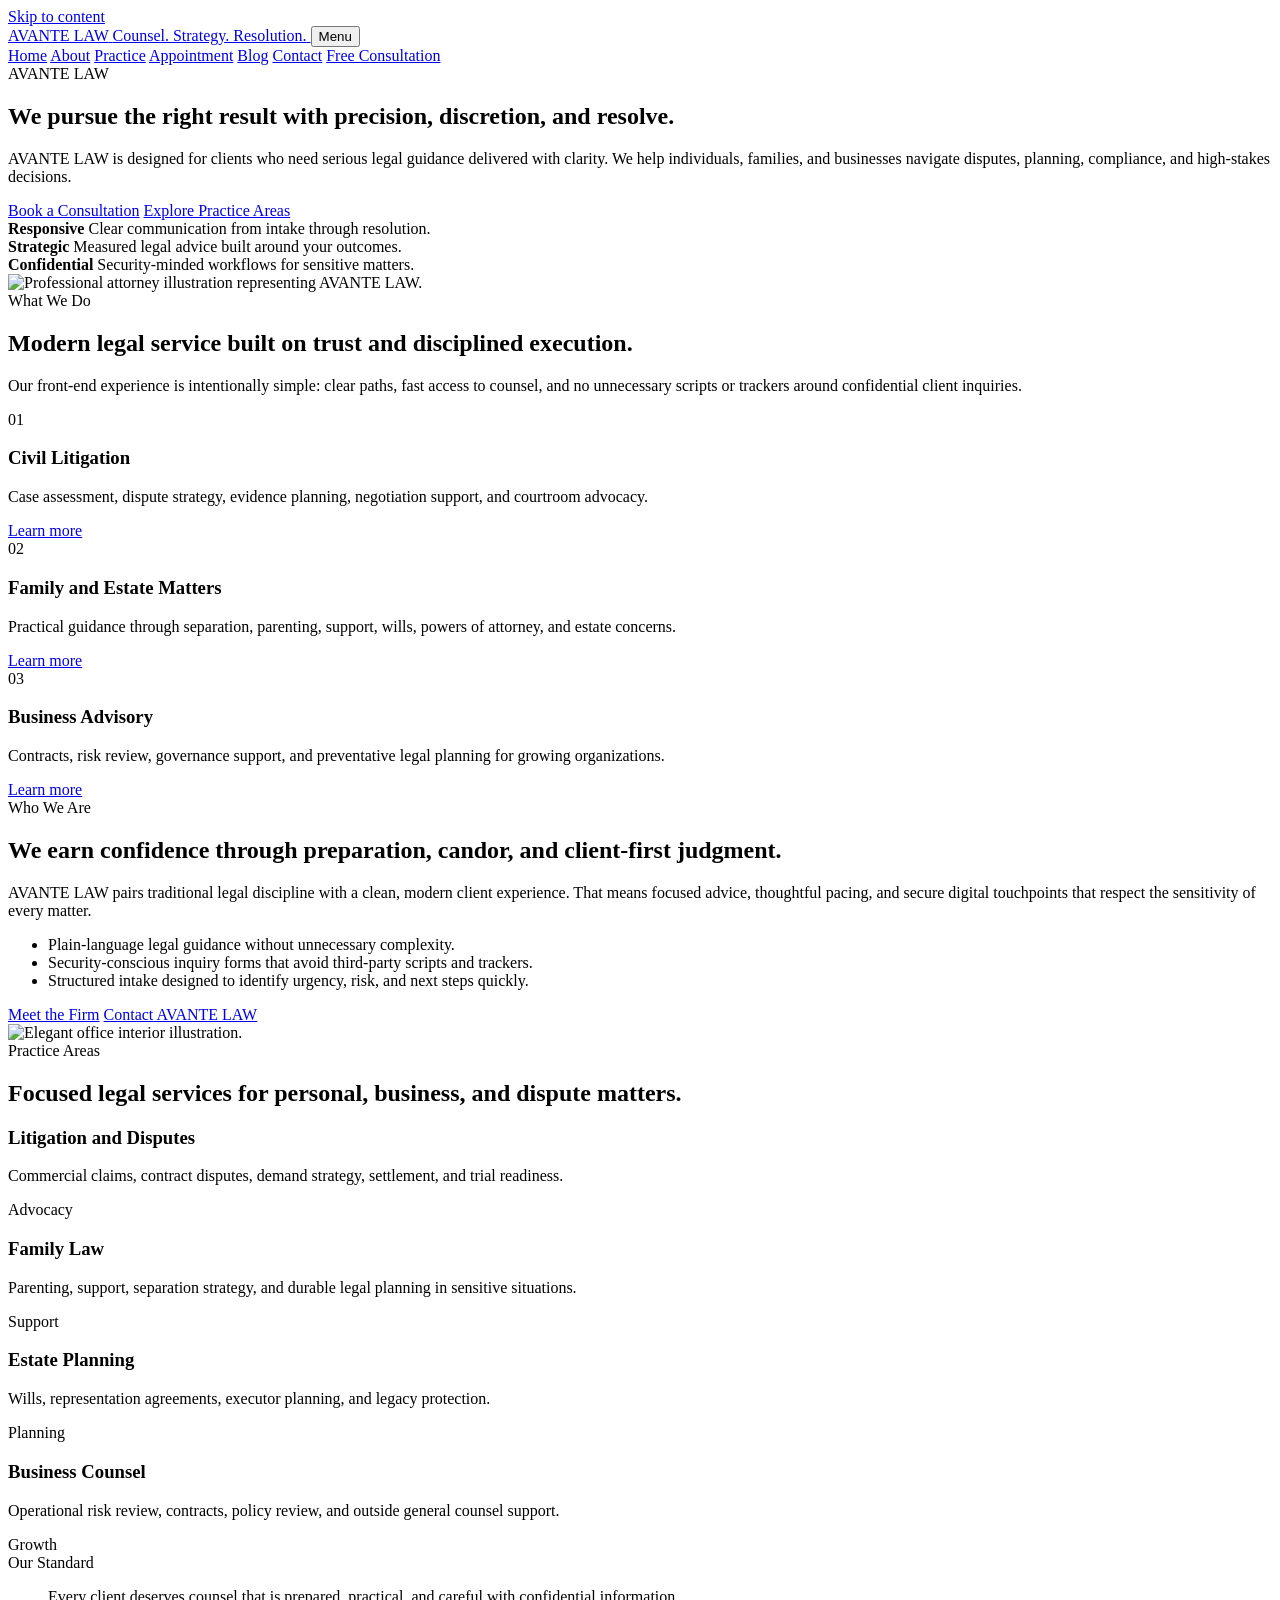
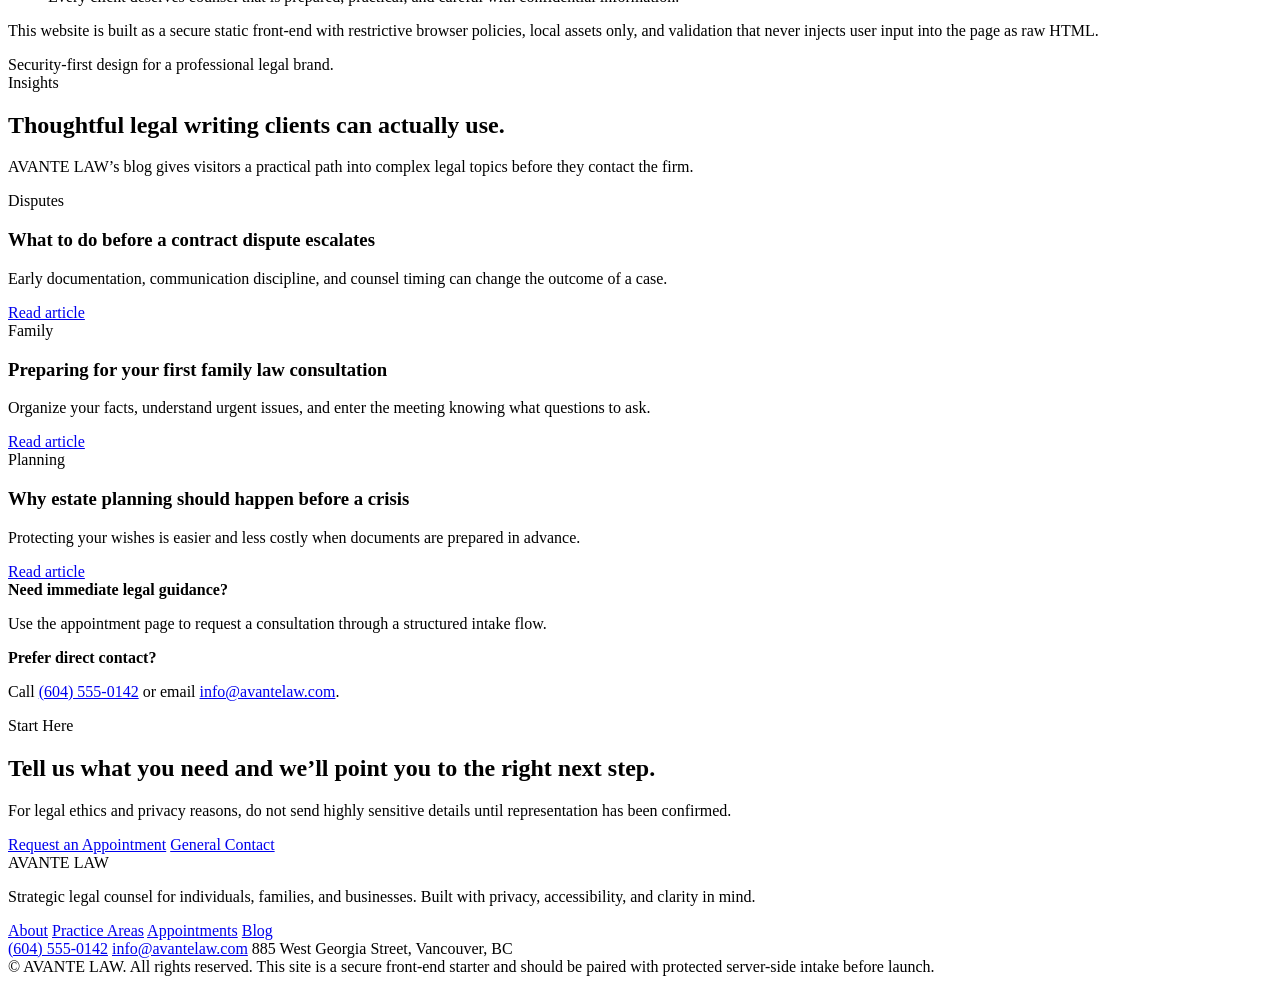
==== index.html @ a900b28c "Add files via upload" ====
<!DOCTYPE html>
<html lang="en">
  <head>
    <meta charset="UTF-8">
    <meta name="viewport" content="width=device-width, initial-scale=1.0">
    <meta
      http-equiv="Content-Security-Policy"
      content="default-src 'self'; img-src 'self'; style-src 'self'; script-src 'self'; connect-src 'none'; object-src 'none'; base-uri 'self'; form-action 'self'; frame-ancestors 'none'; upgrade-insecure-requests; block-all-mixed-content"
    >
    <meta http-equiv="Referrer-Policy" content="strict-origin-when-cross-origin">
    <meta http-equiv="X-Content-Type-Options" content="nosniff">
    <meta name="description" content="AVANTE LAW provides strategic, discreet legal counsel for individuals, families, and businesses.">
    <title>AVANTE LAW | Trusted Legal Counsel</title>
    <link rel="stylesheet" href="assets/css/styles.css">
    <script src="assets/js/site.js" defer></script>
  </head>
  <body>
    <a class="skip-link" href="#main-content">Skip to content</a>
    <div class="site-shell">
      <header class="topbar">
        <a class="brand" href="index.html" aria-label="AVANTE LAW home">
          <span class="brand-mark">AVANTE LAW</span>
          <span class="brand-text">Counsel. Strategy. Resolution.</span>
        </a>
        <button class="menu-toggle" type="button" data-menu-toggle aria-expanded="false" aria-controls="site-nav">
          Menu
        </button>
        <nav class="nav" id="site-nav" data-nav aria-label="Primary">
          <a href="index.html" aria-current="page">Home</a>
          <a href="about.html">About</a>
          <a href="practice.html">Practice</a>
          <a href="appointment.html">Appointment</a>
          <a href="blog.html">Blog</a>
          <a href="contact.html">Contact</a>
          <a class="nav-cta" href="appointment.html">Free Consultation</a>
        </nav>
      </header>

      <main id="main-content">
        <section class="page-hero">
          <div class="hero-grid">
            <div class="hero-copy">
              <span class="eyebrow">AVANTE LAW</span>
              <h1>We pursue the right result with precision, discretion, and resolve.</h1>
              <p>
                AVANTE LAW is designed for clients who need serious legal guidance delivered with clarity. We help
                individuals, families, and businesses navigate disputes, planning, compliance, and high-stakes decisions.
              </p>
              <div class="hero-actions">
                <a class="button" href="appointment.html">Book a Consultation</a>
                <a class="button-secondary" href="practice.html">Explore Practice Areas</a>
              </div>
              <div class="metrics" aria-label="Firm highlights">
                <div class="metric">
                  <strong>Responsive</strong>
                  <span>Clear communication from intake through resolution.</span>
                </div>
                <div class="metric">
                  <strong>Strategic</strong>
                  <span>Measured legal advice built around your outcomes.</span>
                </div>
                <div class="metric">
                  <strong>Confidential</strong>
                  <span>Security-minded workflows for sensitive matters.</span>
                </div>
              </div>
            </div>
            <div class="hero-visual">
              <img src="assets/images/hero-portrait.svg" alt="Professional attorney illustration representing AVANTE LAW.">
            </div>
          </div>
        </section>

        <section class="page-section">
          <div class="section-heading">
            <div>
              <span class="eyebrow">What We Do</span>
              <h2>Modern legal service built on trust and disciplined execution.</h2>
            </div>
            <p>
              Our front-end experience is intentionally simple: clear paths, fast access to counsel, and no unnecessary
              scripts or trackers around confidential client inquiries.
            </p>
          </div>
          <div class="cards-grid">
            <article class="feature-card">
              <span class="index">01</span>
              <h3>Civil Litigation</h3>
              <p>Case assessment, dispute strategy, evidence planning, negotiation support, and courtroom advocacy.</p>
              <a class="feature-link" href="practice.html">Learn more</a>
            </article>
            <article class="feature-card">
              <span class="index">02</span>
              <h3>Family and Estate Matters</h3>
              <p>Practical guidance through separation, parenting, support, wills, powers of attorney, and estate concerns.</p>
              <a class="feature-link" href="practice.html">Learn more</a>
            </article>
            <article class="feature-card">
              <span class="index">03</span>
              <h3>Business Advisory</h3>
              <p>Contracts, risk review, governance support, and preventative legal planning for growing organizations.</p>
              <a class="feature-link" href="practice.html">Learn more</a>
            </article>
          </div>
        </section>

        <div class="divider"></div>

        <section class="page-section">
          <div class="two-column">
            <div class="stack">
              <span class="eyebrow">Who We Are</span>
              <h2>We earn confidence through preparation, candor, and client-first judgment.</h2>
              <p>
                AVANTE LAW pairs traditional legal discipline with a clean, modern client experience. That means focused
                advice, thoughtful pacing, and secure digital touchpoints that respect the sensitivity of every matter.
              </p>
              <ul class="list">
                <li>Plain-language legal guidance without unnecessary complexity.</li>
                <li>Security-conscious inquiry forms that avoid third-party scripts and trackers.</li>
                <li>Structured intake designed to identify urgency, risk, and next steps quickly.</li>
              </ul>
              <div class="inline-actions">
                <a class="button" href="about.html">Meet the Firm</a>
                <a class="button-secondary" href="contact.html">Contact AVANTE LAW</a>
              </div>
            </div>
            <div class="image-card">
              <img src="assets/images/office-detail.svg" alt="Elegant office interior illustration.">
            </div>
          </div>
        </section>

        <section class="page-section">
          <div class="practice-layout">
            <div>
              <span class="eyebrow">Practice Areas</span>
              <h2>Focused legal services for personal, business, and dispute matters.</h2>
              <div class="practice-group">
                <div class="practice-item">
                  <div>
                    <h3>Litigation and Disputes</h3>
                    <p>Commercial claims, contract disputes, demand strategy, settlement, and trial readiness.</p>
                  </div>
                  <span class="badge">Advocacy</span>
                </div>
                <div class="practice-item">
                  <div>
                    <h3>Family Law</h3>
                    <p>Parenting, support, separation strategy, and durable legal planning in sensitive situations.</p>
                  </div>
                  <span class="badge">Support</span>
                </div>
                <div class="practice-item">
                  <div>
                    <h3>Estate Planning</h3>
                    <p>Wills, representation agreements, executor planning, and legacy protection.</p>
                  </div>
                  <span class="badge">Planning</span>
                </div>
                <div class="practice-item">
                  <div>
                    <h3>Business Counsel</h3>
                    <p>Operational risk review, contracts, policy review, and outside general counsel support.</p>
                  </div>
                  <span class="badge">Growth</span>
                </div>
              </div>
            </div>
            <aside class="quote-card">
              <span class="eyebrow">Our Standard</span>
              <blockquote>
                Every client deserves counsel that is prepared, practical, and careful with confidential information.
              </blockquote>
              <p>
                This website is built as a secure static front-end with restrictive browser policies, local assets only,
                and validation that never injects user input into the page as raw HTML.
              </p>
              <div class="quote-meta">Security-first design for a professional legal brand.</div>
            </aside>
          </div>
        </section>

        <section class="page-section">
          <div class="section-heading">
            <div>
              <span class="eyebrow">Insights</span>
              <h2>Thoughtful legal writing clients can actually use.</h2>
            </div>
            <p>AVANTE LAW’s blog gives visitors a practical path into complex legal topics before they contact the firm.</p>
          </div>
          <div class="cards-grid">
            <article class="article-card">
              <span class="badge">Disputes</span>
              <h3>What to do before a contract dispute escalates</h3>
              <p>Early documentation, communication discipline, and counsel timing can change the outcome of a case.</p>
              <a class="text-link" href="blog.html">Read article</a>
            </article>
            <article class="article-card">
              <span class="badge">Family</span>
              <h3>Preparing for your first family law consultation</h3>
              <p>Organize your facts, understand urgent issues, and enter the meeting knowing what questions to ask.</p>
              <a class="text-link" href="blog.html">Read article</a>
            </article>
            <article class="article-card">
              <span class="badge">Planning</span>
              <h3>Why estate planning should happen before a crisis</h3>
              <p>Protecting your wishes is easier and less costly when documents are prepared in advance.</p>
              <a class="text-link" href="blog.html">Read article</a>
            </article>
          </div>
        </section>

        <section class="page-section">
          <div class="contact-grid">
            <div class="info-stack">
              <div class="info-card">
                <strong>Need immediate legal guidance?</strong>
                <p>Use the appointment page to request a consultation through a structured intake flow.</p>
              </div>
              <div class="info-card">
                <strong>Prefer direct contact?</strong>
                <p>Call <a href="tel:+16045550142">(604) 555-0142</a> or email <a href="mailto:info@avantelaw.com">info@avantelaw.com</a>.</p>
              </div>
            </div>
            <div class="form-card">
              <span class="eyebrow">Start Here</span>
              <h2>Tell us what you need and we’ll point you to the right next step.</h2>
              <p class="page-intro">
                For legal ethics and privacy reasons, do not send highly sensitive details until representation has been confirmed.
              </p>
              <div class="hero-actions">
                <a class="button" href="appointment.html">Request an Appointment</a>
                <a class="button-secondary" href="contact.html">General Contact</a>
              </div>
            </div>
          </div>
        </section>
      </main>

      <footer class="site-footer">
        <div class="footer-grid">
          <div>
            <div class="brand-mark">AVANTE LAW</div>
            <p>
              Strategic legal counsel for individuals, families, and businesses. Built with privacy, accessibility, and
              clarity in mind.
            </p>
          </div>
          <div class="footer-links">
            <a href="about.html">About</a>
            <a href="practice.html">Practice Areas</a>
            <a href="appointment.html">Appointments</a>
            <a href="blog.html">Blog</a>
          </div>
          <div class="footer-contact">
            <a href="tel:+16045550142">(604) 555-0142</a>
            <a href="mailto:info@avantelaw.com">info@avantelaw.com</a>
            <span>885 West Georgia Street, Vancouver, BC</span>
          </div>
        </div>
        <div class="footer-meta">
          <span>&copy; <span data-year></span> AVANTE LAW. All rights reserved.</span>
          <span>This site is a secure front-end starter and should be paired with protected server-side intake before launch.</span>
        </div>
      </footer>
    </div>
  </body>
</html>
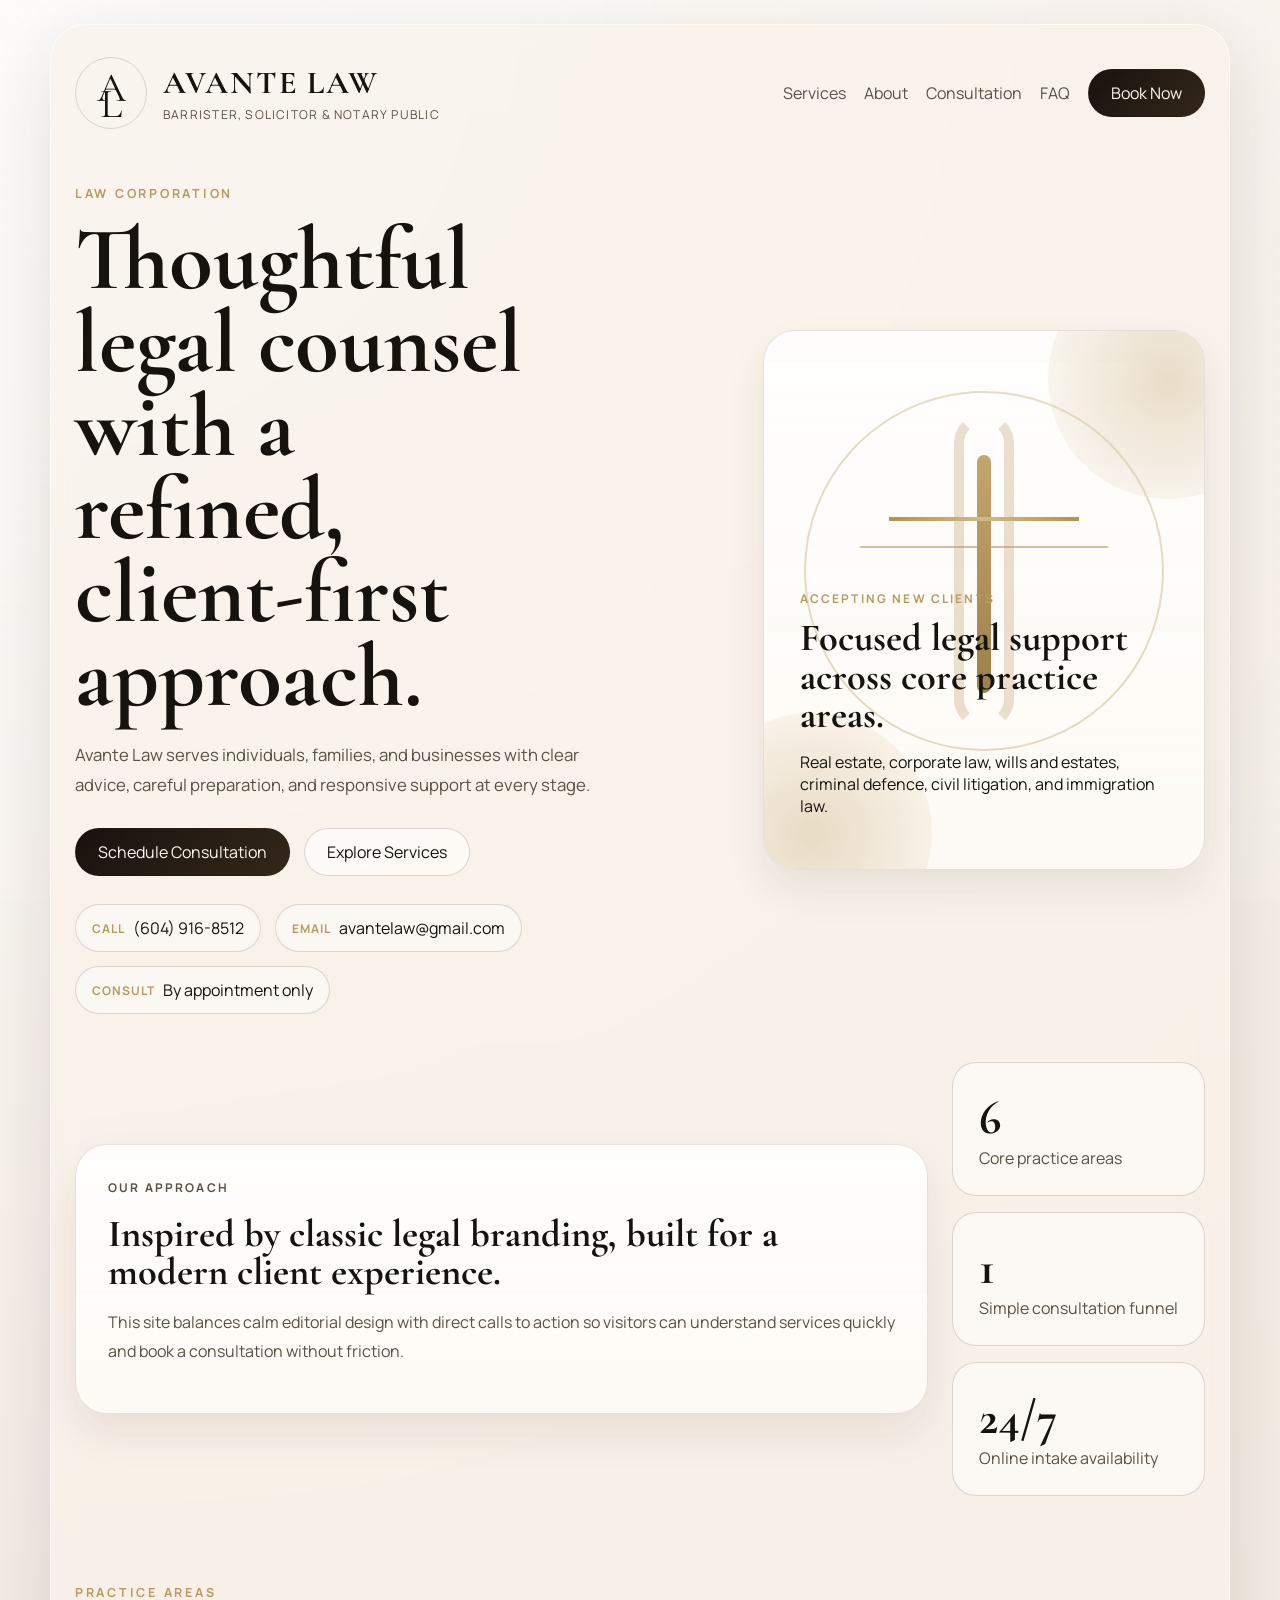
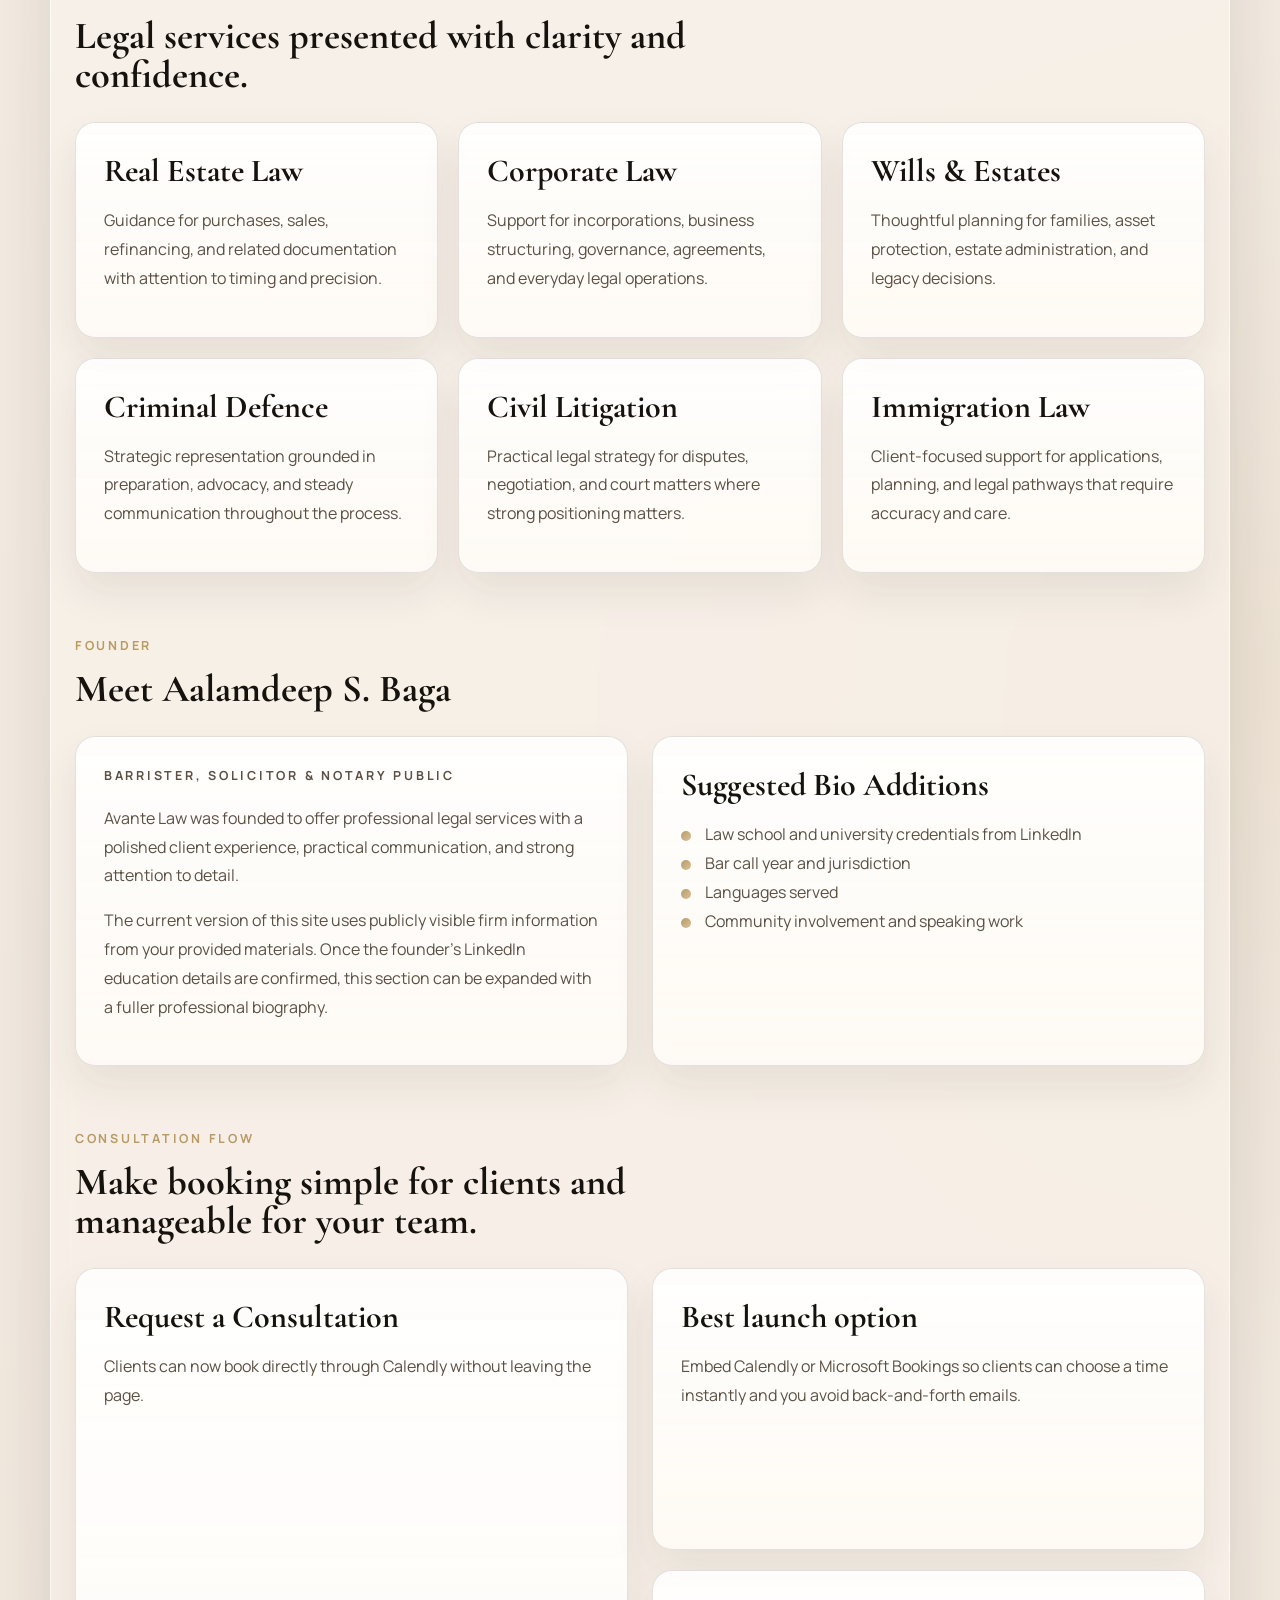
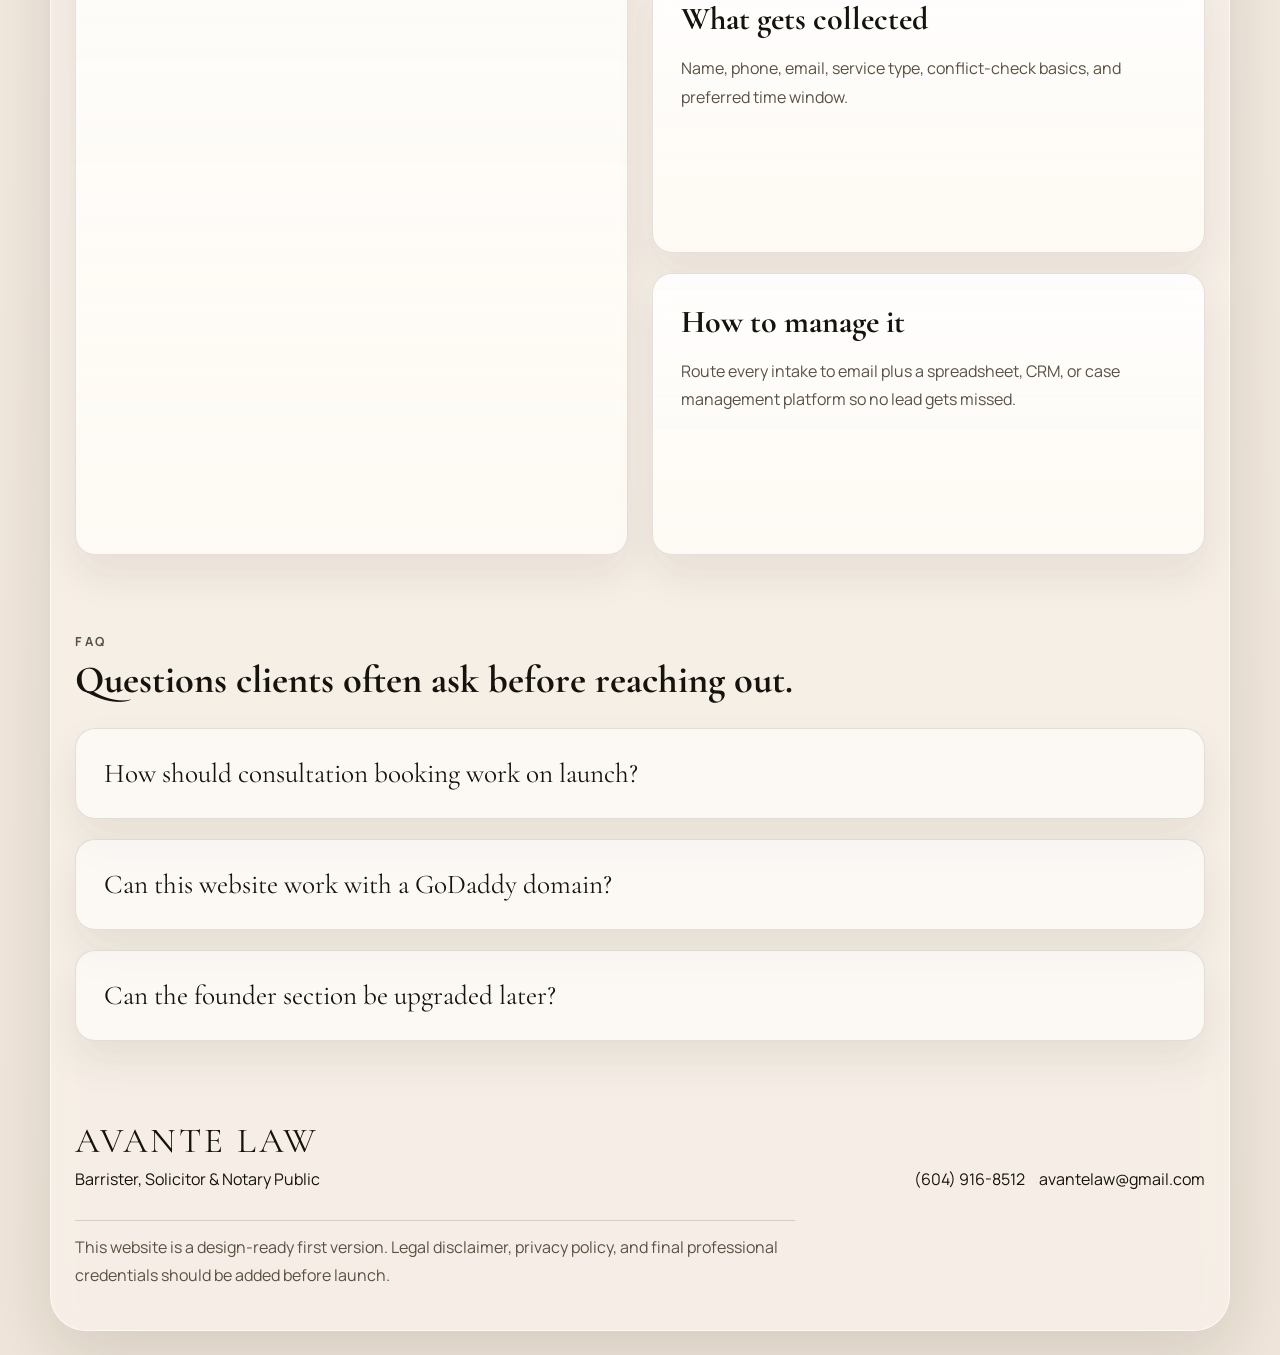
==== commit 27a98039: "Add files via upload" ====
--- a/index.html
+++ b/index.html
@@ -1,269 +1,405 @@
 <!DOCTYPE html>
-<html lang="en">
+<html lang="en-CA">
   <head>
-    <meta charset="UTF-8">
-    <meta name="viewport" content="width=device-width, initial-scale=1.0">
-    <meta
-      http-equiv="Content-Security-Policy"
-      content="default-src 'self'; img-src 'self'; style-src 'self'; script-src 'self'; connect-src 'none'; object-src 'none'; base-uri 'self'; form-action 'self'; frame-ancestors 'none'; upgrade-insecure-requests; block-all-mixed-content"
-    >
-    <meta http-equiv="Referrer-Policy" content="strict-origin-when-cross-origin">
-    <meta http-equiv="X-Content-Type-Options" content="nosniff">
-    <meta name="description" content="AVANTE LAW provides strategic, discreet legal counsel for individuals, families, and businesses.">
-    <title>AVANTE LAW | Trusted Legal Counsel</title>
-    <link rel="stylesheet" href="assets/css/styles.css">
-    <script src="assets/js/site.js" defer></script>
+    <meta charset="UTF-8" />
+    <meta name="viewport" content="width=device-width, initial-scale=1.0" />
+    <title>
+      Avante Law | Barrister, Solicitor, Notary Public &amp; Legal Services
+    </title>
+    <meta
+      name="description"
+      content="Avante Law is a Surrey, BC law firm providing legal services in real estate law, corporate law, wills and estates, criminal defence, civil litigation, and immigration law. Book a consultation online."
+    />
+    <meta
+      name="keywords"
+      content="Avante Law, Surrey law firm, Surrey lawyer, Surrey BC lawyer, barrister, solicitor, notary public, real estate law, corporate law, wills and estates, criminal defence, civil litigation, immigration law"
+    />
+    <meta name="author" content="Avante Law" />
+    <meta name="robots" content="index, follow, max-image-preview:large" />
+    <meta name="format-detection" content="telephone=yes" />
+    <meta name="theme-color" content="#f3ece4" />
+    <link rel="canonical" href="https://avantelaw.ca/" />
+    <meta
+      property="og:title"
+      content="Avante Law | Barrister, Solicitor, Notary Public &amp; Legal Services"
+    />
+    <meta
+      property="og:description"
+      content="Professional legal services in Surrey, BC with online consultation booking for real estate, corporate, wills and estates, criminal defence, civil litigation, and immigration law."
+    />
+    <meta property="og:type" content="website" />
+    <meta property="og:locale" content="en_CA" />
+    <meta property="og:url" content="https://avantelaw.ca/" />
+    <meta property="og:site_name" content="Avante Law" />
+    <meta name="twitter:card" content="summary_large_image" />
+    <meta
+      name="twitter:title"
+      content="Avante Law | Barrister, Solicitor, Notary Public &amp; Legal Services"
+    />
+    <meta
+      name="twitter:description"
+      content="Professional legal services in Surrey, BC with online consultation booking through Avante Law."
+    />
+    <link rel="preconnect" href="https://fonts.googleapis.com" />
+    <link rel="preconnect" href="https://fonts.gstatic.com" crossorigin />
+    <link
+      href="https://fonts.googleapis.com/css2?family=Cormorant+Garamond:wght@400;500;600;700&family=Manrope:wght@400;500;600;700&display=swap"
+      rel="stylesheet"
+    />
+    <link rel="stylesheet" href="styles.css" />
+    <script type="application/ld+json">
+      {
+        "@context": "https://schema.org",
+        "@type": "LegalService",
+        "name": "Avante Law",
+        "url": "https://avantelaw.ca/",
+        "telephone": "+1-604-916-8512",
+        "email": "avantelaw@gmail.com",
+        "description": "Avante Law is a Surrey, British Columbia law firm providing legal services in real estate law, corporate law, wills and estates, criminal defence, civil litigation, and immigration law.",
+        "founder": {
+          "@type": "Person",
+          "name": "Aalamdeep S. Baga"
+        },
+        "address": {
+          "@type": "PostalAddress",
+          "addressLocality": "Surrey",
+          "addressRegion": "BC",
+          "addressCountry": "CA"
+        },
+        "areaServed": [
+          {
+            "@type": "City",
+            "name": "Surrey"
+          },
+          {
+            "@type": "State",
+            "name": "British Columbia"
+          },
+          "Canada"
+        ],
+        "availableLanguage": "English",
+        "serviceType": [
+          "Real Estate Law",
+          "Corporate Law",
+          "Wills and Estates",
+          "Criminal Defence",
+          "Civil Litigation",
+          "Immigration Law",
+          "Notary Public"
+        ]
+      }
+    </script>
+    <script type="application/ld+json">
+      {
+        "@context": "https://schema.org",
+        "@type": "FAQPage",
+        "mainEntity": [
+          {
+            "@type": "Question",
+            "name": "How should consultation booking work on launch?",
+            "acceptedAnswer": {
+              "@type": "Answer",
+              "text": "The fastest reliable setup is an embedded booking tool connected to your calendar, with a short intake form for matter details."
+            }
+          },
+          {
+            "@type": "Question",
+            "name": "Can this website work with a GoDaddy domain?",
+            "acceptedAnswer": {
+              "@type": "Answer",
+              "text": "Yes. You can upload these files to GoDaddy hosting directly or point your GoDaddy DNS to a static host such as Netlify or Vercel."
+            }
+          },
+          {
+            "@type": "Question",
+            "name": "Can the founder section be upgraded later?",
+            "acceptedAnswer": {
+              "@type": "Answer",
+              "text": "Yes. Once education and credential details are confirmed, the biography section can be updated in minutes."
+            }
+          }
+        ]
+      }
+    </script>
   </head>
   <body>
-    <a class="skip-link" href="#main-content">Skip to content</a>
-    <div class="site-shell">
-      <header class="topbar">
-        <a class="brand" href="index.html" aria-label="AVANTE LAW home">
-          <span class="brand-mark">AVANTE LAW</span>
-          <span class="brand-text">Counsel. Strategy. Resolution.</span>
+    <div class="page-shell">
+      <header class="site-header">
+        <a class="brand" href="#top" aria-label="Avante Law home">
+          <span class="brand-monogram" aria-hidden="true">
+            <span>A</span>
+            <span>L</span>
+          </span>
+          <span class="brand-copy">
+            <strong>Avante Law</strong>
+            <span>Barrister, Solicitor &amp; Notary Public</span>
+          </span>
         </a>
-        <button class="menu-toggle" type="button" data-menu-toggle aria-expanded="false" aria-controls="site-nav">
-          Menu
-        </button>
-        <nav class="nav" id="site-nav" data-nav aria-label="Primary">
-          <a href="index.html" aria-current="page">Home</a>
-          <a href="about.html">About</a>
-          <a href="practice.html">Practice</a>
-          <a href="appointment.html">Appointment</a>
-          <a href="blog.html">Blog</a>
-          <a href="contact.html">Contact</a>
-          <a class="nav-cta" href="appointment.html">Free Consultation</a>
+
+        <nav class="site-nav" aria-label="Primary navigation">
+          <a href="#services">Services</a>
+          <a href="#about">About</a>
+          <a href="#consultation">Consultation</a>
+          <a href="#faq">FAQ</a>
+          <a class="nav-cta" href="#book">Book Now</a>
         </nav>
       </header>
 
-      <main id="main-content">
-        <section class="page-hero">
-          <div class="hero-grid">
-            <div class="hero-copy">
-              <span class="eyebrow">AVANTE LAW</span>
-              <h1>We pursue the right result with precision, discretion, and resolve.</h1>
-              <p>
-                AVANTE LAW is designed for clients who need serious legal guidance delivered with clarity. We help
-                individuals, families, and businesses navigate disputes, planning, compliance, and high-stakes decisions.
-              </p>
-              <div class="hero-actions">
-                <a class="button" href="appointment.html">Book a Consultation</a>
-                <a class="button-secondary" href="practice.html">Explore Practice Areas</a>
-              </div>
-              <div class="metrics" aria-label="Firm highlights">
-                <div class="metric">
-                  <strong>Responsive</strong>
-                  <span>Clear communication from intake through resolution.</span>
-                </div>
-                <div class="metric">
-                  <strong>Strategic</strong>
-                  <span>Measured legal advice built around your outcomes.</span>
-                </div>
-                <div class="metric">
-                  <strong>Confidential</strong>
-                  <span>Security-minded workflows for sensitive matters.</span>
-                </div>
-              </div>
+      <main id="top">
+        <section class="hero">
+          <div class="hero-copy">
+            <p class="eyebrow">Law Corporation</p>
+            <h1>
+              Thoughtful legal counsel with a refined, client-first approach.
+            </h1>
+            <p class="hero-text">
+              Avante Law serves individuals, families, and businesses with clear
+              advice, careful preparation, and responsive support at every
+              stage.
+            </p>
+
+            <div class="hero-actions">
+              <a class="button button-dark" href="#book">Schedule Consultation</a>
+              <a class="button button-light" href="#services">Explore Services</a>
             </div>
-            <div class="hero-visual">
-              <img src="assets/images/hero-portrait.svg" alt="Professional attorney illustration representing AVANTE LAW.">
+
+            <ul class="hero-details" aria-label="Key contact details">
+              <li><span>Call</span> <a href="tel:+16049168512">(604) 916-8512</a></li>
+              <li>
+                <span>Email</span>
+                <a href="mailto:avantelaw@gmail.com">avantelaw@gmail.com</a>
+              </li>
+              <li><span>Consult</span> By appointment only</li>
+            </ul>
+          </div>
+
+          <div class="hero-card">
+            <div class="crest" aria-hidden="true">
+              <div class="crest-ring"></div>
+              <div class="crest-scales"></div>
             </div>
-          </div>
-        </section>
-
-        <section class="page-section">
+            <div class="hero-card-copy">
+              <p>Accepting New Clients</p>
+              <h2>Focused legal support across core practice areas.</h2>
+              <p>
+                Real estate, corporate law, wills and estates, criminal
+                defence, civil litigation, and immigration law.
+              </p>
+            </div>
+          </div>
+        </section>
+
+        <section class="overview">
+          <div class="overview-card">
+            <p class="overview-label">Our Approach</p>
+            <h2>
+              Inspired by classic legal branding, built for a modern client
+              experience.
+            </h2>
+            <p>
+              This site balances calm editorial design with direct calls to
+              action so visitors can understand services quickly and book a
+              consultation without friction.
+            </p>
+          </div>
+          <div class="overview-stats">
+            <article>
+              <strong>6</strong>
+              <span>Core practice areas</span>
+            </article>
+            <article>
+              <strong>1</strong>
+              <span>Simple consultation funnel</span>
+            </article>
+            <article>
+              <strong>24/7</strong>
+              <span>Online intake availability</span>
+            </article>
+          </div>
+        </section>
+
+        <section class="services section" id="services">
           <div class="section-heading">
-            <div>
-              <span class="eyebrow">What We Do</span>
-              <h2>Modern legal service built on trust and disciplined execution.</h2>
+            <p class="eyebrow">Practice Areas</p>
+            <h2>Legal services presented with clarity and confidence.</h2>
+          </div>
+
+          <div class="service-grid">
+            <article class="service-card">
+              <h3>Real Estate Law</h3>
+              <p>
+                Guidance for purchases, sales, refinancing, and related
+                documentation with attention to timing and precision.
+              </p>
+            </article>
+            <article class="service-card">
+              <h3>Corporate Law</h3>
+              <p>
+                Support for incorporations, business structuring, governance,
+                agreements, and everyday legal operations.
+              </p>
+            </article>
+            <article class="service-card">
+              <h3>Wills &amp; Estates</h3>
+              <p>
+                Thoughtful planning for families, asset protection, estate
+                administration, and legacy decisions.
+              </p>
+            </article>
+            <article class="service-card">
+              <h3>Criminal Defence</h3>
+              <p>
+                Strategic representation grounded in preparation, advocacy, and
+                steady communication throughout the process.
+              </p>
+            </article>
+            <article class="service-card">
+              <h3>Civil Litigation</h3>
+              <p>
+                Practical legal strategy for disputes, negotiation, and court
+                matters where strong positioning matters.
+              </p>
+            </article>
+            <article class="service-card">
+              <h3>Immigration Law</h3>
+              <p>
+                Client-focused support for applications, planning, and legal
+                pathways that require accuracy and care.
+              </p>
+            </article>
+          </div>
+        </section>
+
+        <section class="about section" id="about">
+          <div class="section-heading">
+            <p class="eyebrow">Founder</p>
+            <h2>Meet Aalamdeep S. Baga</h2>
+          </div>
+
+          <div class="about-layout">
+            <article class="profile-panel">
+              <p class="profile-role">Barrister, Solicitor &amp; Notary Public</p>
+              <p>
+                Avante Law was founded to offer professional legal services with
+                a polished client experience, practical communication, and
+                strong attention to detail.
+              </p>
+              <p>
+                The current version of this site uses publicly visible firm
+                information from your provided materials. Once the founder's
+                LinkedIn education details are confirmed, this section can be
+                expanded with a fuller professional biography.
+              </p>
+            </article>
+
+            <aside class="credential-panel">
+              <h3>Suggested Bio Additions</h3>
+              <ul>
+                <li>Law school and university credentials from LinkedIn</li>
+                <li>Bar call year and jurisdiction</li>
+                <li>Languages served</li>
+                <li>Community involvement and speaking work</li>
+              </ul>
+            </aside>
+          </div>
+        </section>
+
+        <section class="consultation section" id="consultation">
+          <div class="section-heading">
+            <p class="eyebrow">Consultation Flow</p>
+            <h2>Make booking simple for clients and manageable for your team.</h2>
+          </div>
+
+          <div class="consultation-layout">
+            <div class="booking-panel" id="book">
+              <h3>Request a Consultation</h3>
+              <p>
+                Clients can now book directly through Calendly without leaving
+                the page.
+              </p>
+              <div
+                class="calendly-inline-widget"
+                data-url="https://calendly.com/avipreet500/30min?hide_event_type_details=1&amp;hide_gdpr_banner=1&amp;background_color=ffffff&amp;text_color=16120e&amp;primary_color=18120e"
+                style="min-width: 320px; height: 700px"
+              ></div>
             </div>
-            <p>
-              Our front-end experience is intentionally simple: clear paths, fast access to counsel, and no unnecessary
-              scripts or trackers around confidential client inquiries.
-            </p>
-          </div>
-          <div class="cards-grid">
-            <article class="feature-card">
-              <span class="index">01</span>
-              <h3>Civil Litigation</h3>
-              <p>Case assessment, dispute strategy, evidence planning, negotiation support, and courtroom advocacy.</p>
-              <a class="feature-link" href="practice.html">Learn more</a>
-            </article>
-            <article class="feature-card">
-              <span class="index">02</span>
-              <h3>Family and Estate Matters</h3>
-              <p>Practical guidance through separation, parenting, support, wills, powers of attorney, and estate concerns.</p>
-              <a class="feature-link" href="practice.html">Learn more</a>
-            </article>
-            <article class="feature-card">
-              <span class="index">03</span>
-              <h3>Business Advisory</h3>
-              <p>Contracts, risk review, governance support, and preventative legal planning for growing organizations.</p>
-              <a class="feature-link" href="practice.html">Learn more</a>
-            </article>
-          </div>
-        </section>
-
-        <div class="divider"></div>
-
-        <section class="page-section">
-          <div class="two-column">
-            <div class="stack">
-              <span class="eyebrow">Who We Are</span>
-              <h2>We earn confidence through preparation, candor, and client-first judgment.</h2>
-              <p>
-                AVANTE LAW pairs traditional legal discipline with a clean, modern client experience. That means focused
-                advice, thoughtful pacing, and secure digital touchpoints that respect the sensitivity of every matter.
-              </p>
-              <ul class="list">
-                <li>Plain-language legal guidance without unnecessary complexity.</li>
-                <li>Security-conscious inquiry forms that avoid third-party scripts and trackers.</li>
-                <li>Structured intake designed to identify urgency, risk, and next steps quickly.</li>
-              </ul>
-              <div class="inline-actions">
-                <a class="button" href="about.html">Meet the Firm</a>
-                <a class="button-secondary" href="contact.html">Contact AVANTE LAW</a>
-              </div>
+
+            <div class="booking-options">
+              <article>
+                <h3>Best launch option</h3>
+                <p>
+                  Embed Calendly or Microsoft Bookings so clients can choose a
+                  time instantly and you avoid back-and-forth emails.
+                </p>
+              </article>
+              <article>
+                <h3>What gets collected</h3>
+                <p>
+                  Name, phone, email, service type, conflict-check basics, and
+                  preferred time window.
+                </p>
+              </article>
+              <article>
+                <h3>How to manage it</h3>
+                <p>
+                  Route every intake to email plus a spreadsheet, CRM, or case
+                  management platform so no lead gets missed.
+                </p>
+              </article>
             </div>
-            <div class="image-card">
-              <img src="assets/images/office-detail.svg" alt="Elegant office interior illustration.">
-            </div>
-          </div>
-        </section>
-
-        <section class="page-section">
-          <div class="practice-layout">
-            <div>
-              <span class="eyebrow">Practice Areas</span>
-              <h2>Focused legal services for personal, business, and dispute matters.</h2>
-              <div class="practice-group">
-                <div class="practice-item">
-                  <div>
-                    <h3>Litigation and Disputes</h3>
-                    <p>Commercial claims, contract disputes, demand strategy, settlement, and trial readiness.</p>
-                  </div>
-                  <span class="badge">Advocacy</span>
-                </div>
-                <div class="practice-item">
-                  <div>
-                    <h3>Family Law</h3>
-                    <p>Parenting, support, separation strategy, and durable legal planning in sensitive situations.</p>
-                  </div>
-                  <span class="badge">Support</span>
-                </div>
-                <div class="practice-item">
-                  <div>
-                    <h3>Estate Planning</h3>
-                    <p>Wills, representation agreements, executor planning, and legacy protection.</p>
-                  </div>
-                  <span class="badge">Planning</span>
-                </div>
-                <div class="practice-item">
-                  <div>
-                    <h3>Business Counsel</h3>
-                    <p>Operational risk review, contracts, policy review, and outside general counsel support.</p>
-                  </div>
-                  <span class="badge">Growth</span>
-                </div>
-              </div>
-            </div>
-            <aside class="quote-card">
-              <span class="eyebrow">Our Standard</span>
-              <blockquote>
-                Every client deserves counsel that is prepared, practical, and careful with confidential information.
-              </blockquote>
-              <p>
-                This website is built as a secure static front-end with restrictive browser policies, local assets only,
-                and validation that never injects user input into the page as raw HTML.
-              </p>
-              <div class="quote-meta">Security-first design for a professional legal brand.</div>
-            </aside>
-          </div>
-        </section>
-
-        <section class="page-section">
+          </div>
+        </section>
+
+        <section class="faq section" id="faq">
           <div class="section-heading">
-            <div>
-              <span class="eyebrow">Insights</span>
-              <h2>Thoughtful legal writing clients can actually use.</h2>
-            </div>
-            <p>AVANTE LAW’s blog gives visitors a practical path into complex legal topics before they contact the firm.</p>
-          </div>
-          <div class="cards-grid">
-            <article class="article-card">
-              <span class="badge">Disputes</span>
-              <h3>What to do before a contract dispute escalates</h3>
-              <p>Early documentation, communication discipline, and counsel timing can change the outcome of a case.</p>
-              <a class="text-link" href="blog.html">Read article</a>
-            </article>
-            <article class="article-card">
-              <span class="badge">Family</span>
-              <h3>Preparing for your first family law consultation</h3>
-              <p>Organize your facts, understand urgent issues, and enter the meeting knowing what questions to ask.</p>
-              <a class="text-link" href="blog.html">Read article</a>
-            </article>
-            <article class="article-card">
-              <span class="badge">Planning</span>
-              <h3>Why estate planning should happen before a crisis</h3>
-              <p>Protecting your wishes is easier and less costly when documents are prepared in advance.</p>
-              <a class="text-link" href="blog.html">Read article</a>
-            </article>
-          </div>
-        </section>
-
-        <section class="page-section">
-          <div class="contact-grid">
-            <div class="info-stack">
-              <div class="info-card">
-                <strong>Need immediate legal guidance?</strong>
-                <p>Use the appointment page to request a consultation through a structured intake flow.</p>
-              </div>
-              <div class="info-card">
-                <strong>Prefer direct contact?</strong>
-                <p>Call <a href="tel:+16045550142">(604) 555-0142</a> or email <a href="mailto:info@avantelaw.com">info@avantelaw.com</a>.</p>
-              </div>
-            </div>
-            <div class="form-card">
-              <span class="eyebrow">Start Here</span>
-              <h2>Tell us what you need and we’ll point you to the right next step.</h2>
-              <p class="page-intro">
-                For legal ethics and privacy reasons, do not send highly sensitive details until representation has been confirmed.
-              </p>
-              <div class="hero-actions">
-                <a class="button" href="appointment.html">Request an Appointment</a>
-                <a class="button-secondary" href="contact.html">General Contact</a>
-              </div>
-            </div>
+            <p class="eyebrow">FAQ</p>
+            <h2>Questions clients often ask before reaching out.</h2>
+          </div>
+
+          <div class="faq-list">
+            <details>
+              <summary>How should consultation booking work on launch?</summary>
+              <p>
+                The fastest reliable setup is an embedded booking tool connected
+                to your calendar, with a short intake form for matter details.
+              </p>
+            </details>
+            <details>
+              <summary>Can this website work with a GoDaddy domain?</summary>
+              <p>
+                Yes. You can upload these files to GoDaddy hosting directly or
+                point your GoDaddy DNS to a static host such as Netlify or
+                Vercel.
+              </p>
+            </details>
+            <details>
+              <summary>Can the founder section be upgraded later?</summary>
+              <p>
+                Yes. Once education and credential details are confirmed, the
+                biography section can be updated in minutes.
+              </p>
+            </details>
           </div>
         </section>
       </main>
 
       <footer class="site-footer">
-        <div class="footer-grid">
-          <div>
-            <div class="brand-mark">AVANTE LAW</div>
-            <p>
-              Strategic legal counsel for individuals, families, and businesses. Built with privacy, accessibility, and
-              clarity in mind.
-            </p>
-          </div>
-          <div class="footer-links">
-            <a href="about.html">About</a>
-            <a href="practice.html">Practice Areas</a>
-            <a href="appointment.html">Appointments</a>
-            <a href="blog.html">Blog</a>
-          </div>
-          <div class="footer-contact">
-            <a href="tel:+16045550142">(604) 555-0142</a>
-            <a href="mailto:info@avantelaw.com">info@avantelaw.com</a>
-            <span>885 West Georgia Street, Vancouver, BC</span>
-          </div>
+        <div>
+          <p class="footer-brand">Avante Law</p>
+          <p>Barrister, Solicitor &amp; Notary Public</p>
         </div>
-        <div class="footer-meta">
-          <span>&copy; <span data-year></span> AVANTE LAW. All rights reserved.</span>
-          <span>This site is a secure front-end starter and should be paired with protected server-side intake before launch.</span>
+        <div class="footer-links">
+          <a href="tel:+16049168512">(604) 916-8512</a>
+          <a href="mailto:avantelaw@gmail.com">avantelaw@gmail.com</a>
         </div>
+        <p class="footer-note">
+          This website is a design-ready first version. Legal disclaimer,
+          privacy policy, and final professional credentials should be added
+          before launch.
+        </p>
       </footer>
     </div>
+
+    <script src="https://assets.calendly.com/assets/external/widget.js" async></script>
   </body>
 </html>
--- a/styles.css
+++ b/styles.css
@@ -0,0 +1,676 @@
+:root {
+  --bg: #f3ece4;
+  --bg-soft: #faf6f0;
+  --panel: rgba(255, 253, 249, 0.7);
+  --text: #16120e;
+  --muted: #5b5044;
+  --line: rgba(107, 89, 68, 0.22);
+  --gold: #b89a63;
+  --gold-soft: #d8c29d;
+  --shadow: 0 24px 70px rgba(33, 25, 18, 0.12);
+  --radius-lg: 32px;
+  --radius-md: 20px;
+  --max-width: 1180px;
+}
+
+*,
+*::before,
+*::after {
+  box-sizing: border-box;
+}
+
+html {
+  scroll-behavior: smooth;
+}
+
+body {
+  margin: 0;
+  font-family: "Manrope", sans-serif;
+  color: var(--text);
+  background:
+    radial-gradient(circle at top left, rgba(255, 255, 255, 0.8), transparent 34%),
+    radial-gradient(circle at right center, rgba(216, 194, 157, 0.18), transparent 28%),
+    linear-gradient(180deg, #f6efe8 0%, #efe5da 100%);
+  min-height: 100vh;
+}
+
+body::before {
+  content: "";
+  position: fixed;
+  inset: 0;
+  background-image:
+    linear-gradient(rgba(255, 255, 255, 0.24), rgba(255, 255, 255, 0.24)),
+    radial-gradient(rgba(110, 83, 47, 0.05) 1px, transparent 1px);
+  background-size: auto, 12px 12px;
+  opacity: 0.55;
+  pointer-events: none;
+}
+
+a {
+  color: inherit;
+  text-decoration: none;
+}
+
+.page-shell {
+  position: relative;
+  z-index: 1;
+  width: min(calc(100% - 32px), var(--max-width));
+  margin: 24px auto;
+  padding: 24px;
+  border: 1px solid rgba(255, 255, 255, 0.65);
+  border-radius: 36px;
+  background: rgba(248, 242, 234, 0.74);
+  box-shadow: var(--shadow);
+  backdrop-filter: blur(12px);
+}
+
+.site-header,
+.hero,
+.overview,
+.about-layout,
+.consultation-layout,
+.site-footer {
+  display: grid;
+  gap: 24px;
+}
+
+.site-header {
+  grid-template-columns: auto 1fr;
+  align-items: center;
+  padding: 8px 0 32px;
+}
+
+.brand {
+  display: inline-flex;
+  align-items: center;
+  gap: 16px;
+}
+
+.brand-monogram {
+  position: relative;
+  display: inline-grid;
+  place-items: center;
+  width: 72px;
+  height: 72px;
+  border: 1px solid var(--line);
+  border-radius: 50%;
+  font-family: "Cormorant Garamond", serif;
+  font-size: 2.6rem;
+  line-height: 0.8;
+}
+
+.brand-monogram span:first-child {
+  transform: translateY(-4px);
+}
+
+.brand-monogram span:last-child {
+  position: absolute;
+  transform: translateY(12px);
+}
+
+.brand-copy {
+  display: grid;
+  gap: 4px;
+}
+
+.brand-copy strong,
+.hero h1,
+.hero-card h2,
+.section-heading h2,
+.overview-card h2,
+.profile-panel h3,
+.booking-panel h3,
+.booking-options h3,
+.faq summary,
+.footer-brand {
+  font-family: "Cormorant Garamond", serif;
+}
+
+.brand-copy strong {
+  font-size: 2rem;
+  text-transform: uppercase;
+  letter-spacing: 0.06em;
+}
+
+.brand-copy span {
+  color: var(--muted);
+  letter-spacing: 0.1em;
+  text-transform: uppercase;
+  font-size: 0.76rem;
+}
+
+.site-nav {
+  display: flex;
+  justify-content: end;
+  align-items: center;
+  flex-wrap: wrap;
+  gap: 18px;
+}
+
+.site-nav a {
+  color: var(--muted);
+}
+
+.nav-cta,
+.button {
+  display: inline-flex;
+  align-items: center;
+  justify-content: center;
+  min-height: 48px;
+  padding: 0 22px;
+  border-radius: 999px;
+  border: 1px solid transparent;
+  transition: transform 160ms ease, background 160ms ease, border-color 160ms ease;
+}
+
+.button:hover,
+.nav-cta:hover {
+  transform: translateY(-1px);
+}
+
+.nav-cta,
+.button-dark {
+  color: #fffaf3;
+  background: linear-gradient(135deg, #18120e 0%, #34271a 100%);
+}
+
+.site-nav .nav-cta {
+  color: #fffaf3;
+}
+
+.button-light {
+  border-color: var(--line);
+  background: rgba(255, 255, 255, 0.55);
+}
+
+.hero {
+  grid-template-columns: 1.2fr 0.8fr;
+  align-items: center;
+  padding: 24px 0 48px;
+}
+
+.eyebrow,
+.overview-label,
+.profile-role {
+  margin: 0 0 16px;
+  color: var(--gold);
+  letter-spacing: 0.22em;
+  text-transform: uppercase;
+  font-size: 0.78rem;
+  font-weight: 700;
+}
+
+.hero h1 {
+  margin: 0;
+  max-width: 11ch;
+  font-size: clamp(3.2rem, 7vw, 6rem);
+  line-height: 0.93;
+}
+
+.hero-text,
+.overview-card p,
+.service-card p,
+.profile-panel p,
+.booking-panel p,
+.booking-options p,
+.faq p,
+.footer-note {
+  color: var(--muted);
+  line-height: 1.8;
+}
+
+.hero-text {
+  max-width: 52ch;
+  margin: 22px 0 0;
+  font-size: 1.05rem;
+}
+
+.hero-actions,
+.hero-details,
+.footer-links {
+  display: flex;
+  flex-wrap: wrap;
+  gap: 14px;
+}
+
+.hero-actions {
+  margin: 28px 0;
+}
+
+.hero-details {
+  margin: 0;
+  padding: 0;
+  list-style: none;
+}
+
+.hero-details li {
+  display: flex;
+  gap: 8px;
+  align-items: center;
+  padding: 12px 16px;
+  border: 1px solid var(--line);
+  border-radius: 999px;
+  background: rgba(255, 255, 255, 0.42);
+}
+
+.hero-details span {
+  color: var(--gold);
+  font-weight: 700;
+  text-transform: uppercase;
+  letter-spacing: 0.08em;
+  font-size: 0.75rem;
+}
+
+.hero-card,
+.overview-card,
+.service-card,
+.profile-panel,
+.credential-panel,
+.booking-panel,
+.booking-options article,
+.faq-list details {
+  border: 1px solid rgba(91, 80, 68, 0.16);
+  background:
+    linear-gradient(180deg, rgba(255, 255, 255, 0.72), rgba(255, 250, 244, 0.62)),
+    var(--panel);
+  box-shadow: 0 20px 40px rgba(38, 29, 19, 0.08);
+}
+
+.hero-card {
+  position: relative;
+  min-height: 540px;
+  padding: 36px;
+  border-radius: var(--radius-lg);
+  overflow: hidden;
+}
+
+.hero-card::before,
+.hero-card::after {
+  content: "";
+  position: absolute;
+  inset: auto auto 0 0;
+  width: 240px;
+  height: 240px;
+  border-radius: 50%;
+  background: radial-gradient(circle, rgba(216, 194, 157, 0.55), rgba(216, 194, 157, 0));
+  transform: translate(-30%, 35%);
+}
+
+.hero-card::after {
+  inset: 0 0 auto auto;
+  transform: translate(35%, -30%);
+}
+
+.crest {
+  position: relative;
+  width: min(100%, 360px);
+  aspect-ratio: 1;
+  margin: 24px auto 48px;
+}
+
+.crest-ring,
+.crest-ring::before,
+.crest-ring::after {
+  position: absolute;
+  inset: 0;
+  border-radius: 50%;
+}
+
+.crest-ring {
+  border: 2px solid rgba(184, 154, 99, 0.35);
+}
+
+.crest-ring::before,
+.crest-ring::after {
+  content: "";
+  border: 10px solid transparent;
+}
+
+.crest-ring::before {
+  inset: 20px 148px;
+  border-left-color: rgba(184, 154, 99, 0.3);
+  border-right-color: rgba(184, 154, 99, 0.3);
+  border-radius: 999px;
+}
+
+.crest-scales,
+.crest-scales::before,
+.crest-scales::after {
+  position: absolute;
+  left: 50%;
+  transform: translateX(-50%);
+}
+
+.crest-scales {
+  top: 18%;
+  width: 14px;
+  height: 66%;
+  border-radius: 999px;
+  background: linear-gradient(180deg, #c4a56c 0%, #9d7f49 100%);
+}
+
+.crest-scales::before,
+.crest-scales::after {
+  content: "";
+  top: 26%;
+  width: 190px;
+  height: 4px;
+  background: linear-gradient(90deg, #b39156 0%, #d2b985 50%, #b39156 100%);
+}
+
+.crest-scales::after {
+  top: 38%;
+  width: 250px;
+  height: 1px;
+  background: transparent;
+  border-bottom: 2px solid rgba(184, 154, 99, 0.62);
+  border-left: 2px solid transparent;
+  border-right: 2px solid transparent;
+  border-radius: 999px;
+}
+
+.hero-card-copy {
+  position: absolute;
+  inset: auto 36px 36px;
+}
+
+.hero-card-copy p:first-child,
+.overview-label {
+  color: var(--gold);
+  font-weight: 700;
+  letter-spacing: 0.18em;
+  text-transform: uppercase;
+  font-size: 0.75rem;
+}
+
+.hero-card h2,
+.overview-card h2,
+.section-heading h2 {
+  margin: 8px 0 0;
+  font-size: clamp(2rem, 3vw, 3.5rem);
+  line-height: 1;
+}
+
+.overview {
+  grid-template-columns: 1fr auto;
+  align-items: center;
+  padding: 0 0 24px;
+}
+
+.overview-card {
+  padding: 32px;
+  border-radius: var(--radius-lg);
+}
+
+.overview-stats {
+  display: grid;
+  gap: 16px;
+}
+
+.overview-stats article {
+  min-width: 180px;
+  padding: 26px;
+  border-radius: 24px;
+  border: 1px solid var(--line);
+  background: rgba(255, 255, 255, 0.48);
+}
+
+.overview-stats strong {
+  display: block;
+  font-family: "Cormorant Garamond", serif;
+  font-size: 3rem;
+}
+
+.overview-stats span {
+  color: var(--muted);
+}
+
+.section {
+  padding: 64px 0 0;
+}
+
+.section-heading {
+  max-width: 720px;
+}
+
+.service-grid,
+.faq-list {
+  display: grid;
+  gap: 20px;
+  margin-top: 28px;
+}
+
+.service-grid {
+  grid-template-columns: repeat(3, minmax(0, 1fr));
+}
+
+.service-card,
+.profile-panel,
+.credential-panel,
+.booking-panel,
+.booking-options article,
+.faq-list details {
+  padding: 28px;
+  border-radius: var(--radius-md);
+}
+
+.service-card h3,
+.credential-panel h3,
+.booking-panel h3,
+.booking-options h3 {
+  margin: 0 0 12px;
+  font-family: "Cormorant Garamond", serif;
+  font-size: 2rem;
+}
+
+.about-layout,
+.consultation-layout {
+  grid-template-columns: repeat(2, minmax(0, 1fr));
+  margin-top: 28px;
+}
+
+.credential-panel ul {
+  margin: 16px 0 0;
+  padding: 0;
+  list-style: none;
+}
+
+.credential-panel li {
+  position: relative;
+  padding-left: 24px;
+  color: var(--muted);
+  line-height: 1.8;
+}
+
+.credential-panel li::before {
+  content: "";
+  position: absolute;
+  top: 11px;
+  left: 0;
+  width: 10px;
+  height: 10px;
+  border-radius: 50%;
+  background: linear-gradient(135deg, var(--gold), var(--gold-soft));
+}
+
+.consultation-form {
+  display: grid;
+  gap: 16px;
+  margin-top: 24px;
+}
+
+.consultation-form label {
+  display: grid;
+  gap: 8px;
+  color: var(--muted);
+  font-size: 0.95rem;
+}
+
+.consultation-form input,
+.consultation-form select,
+.consultation-form textarea {
+  width: 100%;
+  padding: 14px 16px;
+  border: 1px solid rgba(91, 80, 68, 0.18);
+  border-radius: 16px;
+  background: rgba(255, 255, 255, 0.74);
+  font: inherit;
+  color: var(--text);
+}
+
+.consultation-form input:focus,
+.consultation-form select:focus,
+.consultation-form textarea:focus {
+  outline: 2px solid rgba(184, 154, 99, 0.4);
+  border-color: rgba(184, 154, 99, 0.45);
+}
+
+.form-note {
+  min-height: 24px;
+  margin: 0;
+  color: var(--gold);
+}
+
+.booking-options {
+  display: grid;
+  gap: 20px;
+}
+
+.faq-list details {
+  background: rgba(255, 255, 255, 0.56);
+}
+
+.faq summary {
+  cursor: pointer;
+  font-size: 1.7rem;
+  list-style: none;
+}
+
+.faq summary::-webkit-details-marker {
+  display: none;
+}
+
+.faq p {
+  margin: 12px 0 0;
+}
+
+.site-footer {
+  grid-template-columns: 1fr auto;
+  align-items: end;
+  padding: 72px 0 16px;
+}
+
+.footer-brand {
+  margin: 0;
+  font-size: 2.2rem;
+  text-transform: uppercase;
+  letter-spacing: 0.08em;
+}
+
+.site-footer p {
+  margin: 6px 0 0;
+}
+
+.footer-links {
+  justify-content: end;
+}
+
+.footer-note {
+  grid-column: 1 / -1;
+  max-width: 72ch;
+  padding-top: 12px;
+  border-top: 1px solid var(--line);
+}
+
+@media (max-width: 1040px) {
+  .hero,
+  .overview,
+  .about-layout,
+  .consultation-layout,
+  .site-footer {
+    grid-template-columns: 1fr;
+  }
+
+  .service-grid {
+    grid-template-columns: repeat(2, minmax(0, 1fr));
+  }
+
+  .site-nav {
+    justify-content: start;
+    padding-top: 16px;
+  }
+
+  .site-header {
+    grid-template-columns: 1fr;
+  }
+
+  .hero h1 {
+    max-width: 12ch;
+  }
+
+  .hero-card {
+    min-height: 460px;
+  }
+
+  .footer-links {
+    justify-content: start;
+  }
+}
+
+@media (max-width: 720px) {
+  .page-shell {
+    width: min(calc(100% - 18px), var(--max-width));
+    margin: 9px auto;
+    padding: 18px;
+    border-radius: 24px;
+  }
+
+  .hero {
+    padding-top: 8px;
+  }
+
+  .hero h1 {
+    font-size: clamp(2.6rem, 16vw, 4rem);
+  }
+
+  .brand {
+    align-items: start;
+  }
+
+  .brand-copy strong {
+    font-size: 1.45rem;
+  }
+
+  .service-grid {
+    grid-template-columns: 1fr;
+  }
+
+  .hero-card,
+  .overview-card,
+  .service-card,
+  .profile-panel,
+  .credential-panel,
+  .booking-panel,
+  .booking-options article,
+  .faq-list details {
+    padding: 22px;
+  }
+
+  .hero-card {
+    min-height: 420px;
+  }
+
+  .hero-details li,
+  .hero-actions .button,
+  .site-nav .nav-cta {
+    width: 100%;
+  }
+
+  .hero-actions {
+    display: grid;
+  }
+
+  .faq summary {
+    font-size: 1.4rem;
+  }
+}
